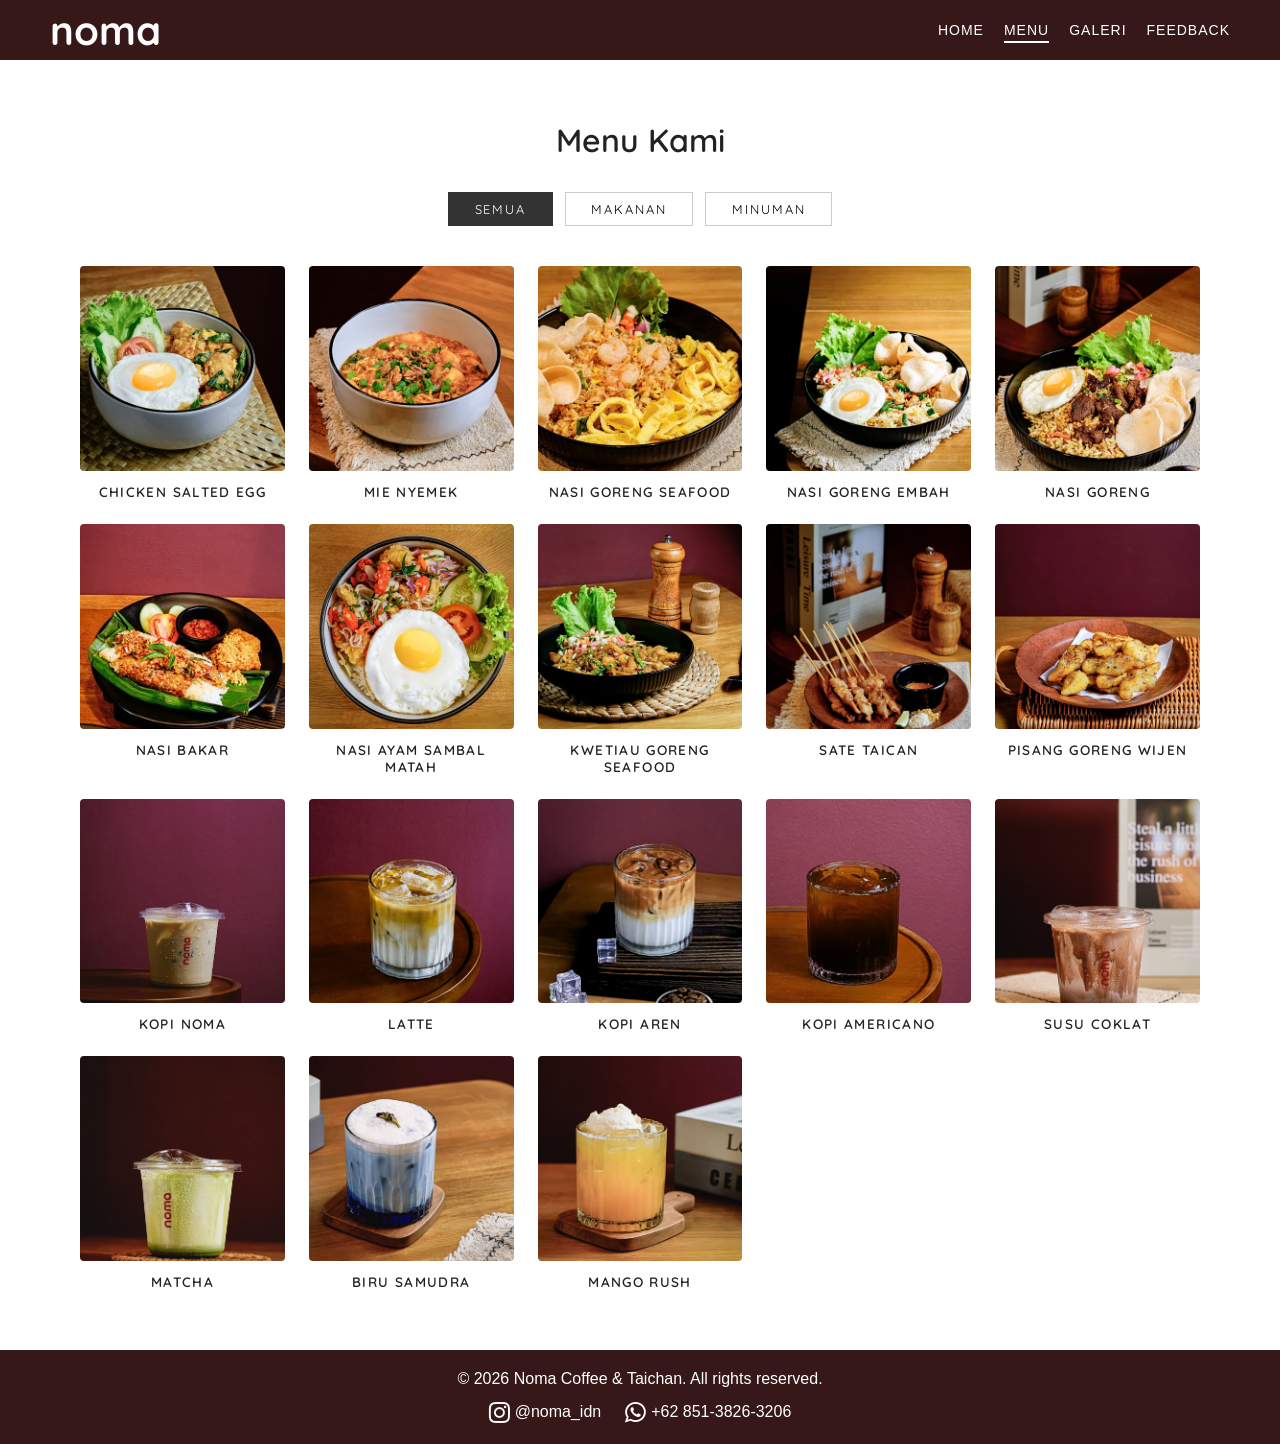
==== Menu.html @ 1a9ff08d "initial commit" ====
<!DOCTYPE html>
<html lang="en">
<head>
    <meta charset="UTF-8">
    <meta name="viewport" content="width=device-width, initial-scale=1.0">
    <title>Menu — Noma Coffee & Taichan</title>
    <link rel="stylesheet" href="/css/Menu.css">
    <link href="https://fonts.googleapis.com/css2?family=Quicksand:wght@300..700&display=swap" rel="stylesheet">
    <link rel="stylesheet" href="https://cdnjs.cloudflare.com/ajax/libs/font-awesome/4.7.0/css/font-awesome.min.css">
</head>
<body>
        <nav class="navbar">
        <div class="logo">
            <a href="index.html" class="logo-text">noma</a>
        </div>
            <ul class="menu">
                <li><a href="index.html" id="home">HOME</a></li>
                <li><a href="Menu.html" class="active-page" id="menu">MENU</a></li>
                <li><a href="Galery.html" id="galery">GALERI</a></li>
                <li><a href="Feedback.html" id="feedback">FEEDBACK</a></li>
            </ul>
    </nav>

    <section id="menu-section">
        <div class="menu-container">
            <h2 class="menu-title">Menu Kami</h2>

            <div class="menu-tabs">
                <button class="tab-btn active" onclick="filterMenu('semua')">Semua</button>
                <button class="tab-btn" onclick="filterMenu('makanan')">Makanan</button>
                <button class="tab-btn" onclick="filterMenu('minuman')">Minuman</button>
            </div>

            <div class="menu-grid">
                <a class="menu-card" data-category="makanan" target="_blank" href="https://food.grab.com/id/en/restaurant/noma-coffee-taichan-akcaya-delivery/6-C7VJE6BKJGNTMA?sourceID=20251226_130710_5364ccee9a0145128cb3ddc96a24bcd3_MEXMPS">
                    <img src="../Aset/makanan/chicken-salted-egg.png" alt="Chicken Salted Egg">
                    <p>Chicken Salted Egg</p>
                </a>
                <a class="menu-card" data-category="makanan" target="_blank" href="https://food.grab.com/id/en/restaurant/noma-coffee-taichan-akcaya-delivery/6-C7VJE6BKJGNTMA?sourceID=20251226_130710_5364ccee9a0145128cb3ddc96a24bcd3_MEXMPS">
                    <img src="../Aset/makanan/mie-nyemek.png" alt="Chicken Salted Egg">
                    <p>Mie Nyemek</p>
                </a>
                <a class="menu-card" data-category="makanan" target="_blank" href="https://food.grab.com/id/en/restaurant/noma-coffee-taichan-akcaya-delivery/6-C7VJE6BKJGNTMA?sourceID=20251226_130710_5364ccee9a0145128cb3ddc96a24bcd3_MEXMPS">
                    <img src="../Aset/makanan/nasgor-seafood.png" alt="Nasi Goreng Seafood">
                    <p>Nasi Goreng Seafood</p>
                </a>
                <a class="menu-card" data-category="makanan" target="_blank" href="https://food.grab.com/id/en/restaurant/noma-coffee-taichan-akcaya-delivery/6-C7VJE6BKJGNTMA?sourceID=20251226_130710_5364ccee9a0145128cb3ddc96a24bcd3_MEXMPS">
                    <img src="../Aset/makanan/nasgor-embah.png" alt="Nasi Goreng Telur">
                    <p>Nasi Goreng Embah</p>
                </a>
                <a class="menu-card" data-category="makanan" target="_blank" href="https://food.grab.com/id/en/restaurant/noma-coffee-taichan-akcaya-delivery/6-C7VJE6BKJGNTMA?sourceID=20251226_130710_5364ccee9a0145128cb3ddc96a24bcd3_MEXMPS">
                    <img src="../Aset/makanan/nasgor.png" alt="Nasi Goreng">
                    <p>Nasi Goreng</p>
                </a>
                <a class="menu-card" data-category="makanan" target="_blank" href="https://food.grab.com/id/en/restaurant/noma-coffee-taichan-akcaya-delivery/6-C7VJE6BKJGNTMA?sourceID=20251226_130710_5364ccee9a0145128cb3ddc96a24bcd3_MEXMPS">
                    <img src="../Aset/makanan/nasi-bakar.png" alt="Nasi Bakar">
                    <p>Nasi Bakar</p>
                </a>
                <a class="menu-card" data-category="makanan" target="_blank" href="https://food.grab.com/id/en/restaurant/noma-coffee-taichan-akcaya-delivery/6-C7VJE6BKJGNTMA?sourceID=20251226_130710_5364ccee9a0145128cb3ddc96a24bcd3_MEXMPS">
                    <img src="../Aset/makanan/sambal-matah.png" alt="Nasi Ayam Sambal Matah">
                    <p>Nasi Ayam Sambal Matah</p>
                </a>
                <a class="menu-card" data-category="makanan" target="_blank" href="https://food.grab.com/id/en/restaurant/noma-coffee-taichan-akcaya-delivery/6-C7VJE6BKJGNTMA?sourceID=20251226_130710_5364ccee9a0145128cb3ddc96a24bcd3_MEXMPS">
                    <img src="../Aset/makanan/Kwetiau.jpeg" alt="Kwetiau">
                    <p>Kwetiau Goreng Seafood</p>
                </a>
                <a class="menu-card" data-category="makanan" target="_blank" href="https://food.grab.com/id/en/restaurant/noma-coffee-taichan-akcaya-delivery/6-C7VJE6BKJGNTMA?sourceID=20251226_130710_5364ccee9a0145128cb3ddc96a24bcd3_MEXMPS">
                    <img src="../Aset/makanan/taican.png" alt="Sate Taican">
                    <p>Sate Taican</p>
                </a>
                <a class="menu-card" data-category="makanan" target="_blank" href="https://food.grab.com/id/en/restaurant/noma-coffee-taichan-akcaya-delivery/6-C7VJE6BKJGNTMA?sourceID=20251226_130710_5364ccee9a0145128cb3ddc96a24bcd3_MEXMPS">
                    <img src="../Aset/makanan/pisang-goreng.png" alt="Pisang Goreng">
                    <p>Pisang Goreng Wijen</p>
                </a>

                <a class="menu-card" data-category="minuman" target="_blank" href="https://food.grab.com/id/en/restaurant/noma-coffee-taichan-akcaya-delivery/6-C7VJE6BKJGNTMA?sourceID=20251226_130710_5364ccee9a0145128cb3ddc96a24bcd3_MEXMPS">
                    <img src="../Aset/minuman/kopi-noma.png" alt="Kopi Susu Light">
                    <p>Kopi Noma</p>
                </a>
                <a class="menu-card" data-category="minuman" target="_blank" href="https://food.grab.com/id/en/restaurant/noma-coffee-taichan-akcaya-delivery/6-C7VJE6BKJGNTMA?sourceID=20251226_130710_5364ccee9a0145128cb3ddc96a24bcd3_MEXMPS">
                    <img src="../Aset/minuman/kopi-susu.png" alt="Kopi Susu Light">
                    <p>Latte</p>
                </a>
                <a class="menu-card" data-category="minuman" target="_blank" href="https://food.grab.com/id/en/restaurant/noma-coffee-taichan-akcaya-delivery/6-C7VJE6BKJGNTMA?sourceID=20251226_130710_5364ccee9a0145128cb3ddc96a24bcd3_MEXMPS">
                    <img src="../Aset/minuman/kopi-susu-strong.png" alt="Kopi Susu Strong">
                    <p>Kopi Aren</p>
                </a>
                <a class="menu-card" data-category="minuman" target="_blank" href="https://food.grab.com/id/en/restaurant/noma-coffee-taichan-akcaya-delivery/6-C7VJE6BKJGNTMA?sourceID=20251226_130710_5364ccee9a0145128cb3ddc96a24bcd3_MEXMPS">
                    <img src="../Aset/minuman/americano.png" alt="Kopi Americano">
                    <p>Kopi Americano</p>
                </a>
                <a class="menu-card" data-category="minuman" target="_blank" href="https://food.grab.com/id/en/restaurant/noma-coffee-taichan-akcaya-delivery/6-C7VJE6BKJGNTMA?sourceID=20251226_130710_5364ccee9a0145128cb3ddc96a24bcd3_MEXMPS">
                    <img src="../Aset/minuman/coklat.png" alt="Susu Coklat">
                    <p>Susu Coklat</p>
                </a>
                <a class="menu-card" data-category="minuman" target="_blank" href="https://food.grab.com/id/en/restaurant/noma-coffee-taichan-akcaya-delivery/6-C7VJE6BKJGNTMA?sourceID=20251226_130710_5364ccee9a0145128cb3ddc96a24bcd3_MEXMPS">
                    <img src="../Aset/minuman/matcha.png" alt="Matcha Latte">
                    <p>Matcha</p>
                </a>
                <a class="menu-card" data-category="minuman" target="_blank" href="https://food.grab.com/id/en/restaurant/noma-coffee-taichan-akcaya-delivery/6-C7VJE6BKJGNTMA?sourceID=20251226_130710_5364ccee9a0145128cb3ddc96a24bcd3_MEXMPS">
                    <img src="../Aset/minuman/biru-samudra.jpeg" alt="Biru Samudra">
                    <p>Biru Samudra</p>
                </a>
                <a class="menu-card" data-category="minuman" target="_blank" href="https://food.grab.com/id/en/restaurant/noma-coffee-taichan-akcaya-delivery/6-C7VJE6BKJGNTMA?sourceID=20251226_130710_5364ccee9a0145128cb3ddc96a24bcd3_MEXMPS">
                    <img src="../Aset/minuman/mango-rush.jpeg" alt="Mango Rush">
                    <p>Mango Rush</p>
                </a>
            </div>
        </div>
    </section>
    <footer>
        <label>&copy; 2026 Noma Coffee & Taichan. All rights reserved.</label><br>
        <div class="sosmed-grup">
        <a class="sosmed" href="https://www.instagram.com/noma_idn/" target="_blank"> 
            <i class="fa fa-instagram" style="font-size:24px"></i>@noma_idn</a>
        <a class="sosmed" href="https://web.whatsapp.com/send/?phone=%2B6285138263206&text&type=phone_number&app_absent=0" target="_blank"> 
            <i class="fa fa-whatsapp" style="font-size:24px"></i>+62 851-3826-3206</a>
        </div>    
        </footer>
    <script src="/javascript/Menu.js"></script>
</body>
</html>
---- css/Menu.css ----
* {
  margin: 0;
  padding: 0;
  box-sizing: border-box;
  font-family: sans-serif;
}

body {
    min-height: 100vh;
    display: flex;
    flex-direction: column;
    background-color: rgb(255, 255, 255);
}

footer {
    text-align: center;
    background-color: #361818;
    color: white;
    padding: 20px;
    margin-top: auto;
}

.sosmed-grup {
    display: flex;
    justify-content: center;
    align-items: center;
    gap: 24px;
    margin-top: 12px;
}

.sosmed {
    display: flex;
    align-items: center;
    gap: 5px;
    color: white;
}

a{
    text-decoration: none;
}

.navbar {
  display: flex;
  justify-content: space-between;
  align-items: center;
  padding: 0px 50px ;
  height: 60px;
  background-color: #361818;
  position: sticky;
  width: 100%;
  top: 0;
  left: 0;
  overflow: hidden;
  text-decoration: none;
  z-index: 100;
}

.logo-text {
    font-family: Quicksand, sans-serif;
    color: white;
    font-size: 40px;
    font-weight: bold;
    text-decoration: none;
}

.menu {
    list-style: none;
    display: flex;
    gap: 20px;
}

.menu li a {
    text-decoration: none;
    color: white;
    font-size: 14px;
    transition: 0.3s;
    letter-spacing: 1px;
}

.menu li a:hover {
    color: rgb(113, 26, 26);
}

.menu li a.active-page {
    border-bottom: 2px solid white;
    padding-bottom: 3px;
}

#menu-section {
    padding: 60px 0;
}

.menu-container {
    max-width: 1200px;
    margin: 0 auto;
    padding: 0 40px;
}

.menu-title {
    font-family: 'Quicksand', sans-serif;
    font-size: 2rem;
    font-weight: 600;
    text-align: center;
    margin-bottom: 2rem;
    color: #222;
}

.menu-tabs {
    display: flex;
    justify-content: center;
    gap: 12px;
    margin-bottom: 2.5rem;
}

.tab-btn {
    font-family: 'Quicksand', sans-serif;
    font-size: 0.8rem;
    letter-spacing: 0.15em;
    text-transform: uppercase;
    padding: 0.5rem 1.6rem;
    border: 1px solid #ccc;
    background: transparent;
    cursor: pointer;
    transition: all 0.2s;
    color: #000000;
}

.tab-btn:hover,
.tab-btn.active {
    background: #333;
    color: #fff;
    border-color: #333;
}

.menu-grid {
    display: grid;
    grid-template-columns: repeat(5, 1fr);
    gap: 24px;
}

@media (max-width: 1024px) {
    .menu-grid { grid-template-columns: repeat(3, 1fr); }
}

@media (max-width: 600px) {
    .menu-grid { grid-template-columns: repeat(2, 1fr); }
}

.menu-card {
    display: block;
    text-align: center;
    text-decoration: none;
    color: inherit;
    cursor: pointer;
    transition: transform 0.2s;
}

.menu-card:hover {
    transform: translateY(-4px);
}

.menu-card img {
    width: 100%;
    aspect-ratio: 1/1;
    object-fit: cover;
    display: block;
    border-radius: 4px;
    margin-bottom: 0.75rem;
}

.menu-card p {
    font-family: 'Quicksand', sans-serif;
    font-size: 0.85rem;
    font-weight: 600;
    letter-spacing: 0.1em;
    text-transform: uppercase;
    color: #222;
}


.menu-card.hidden {
    display: none;
}
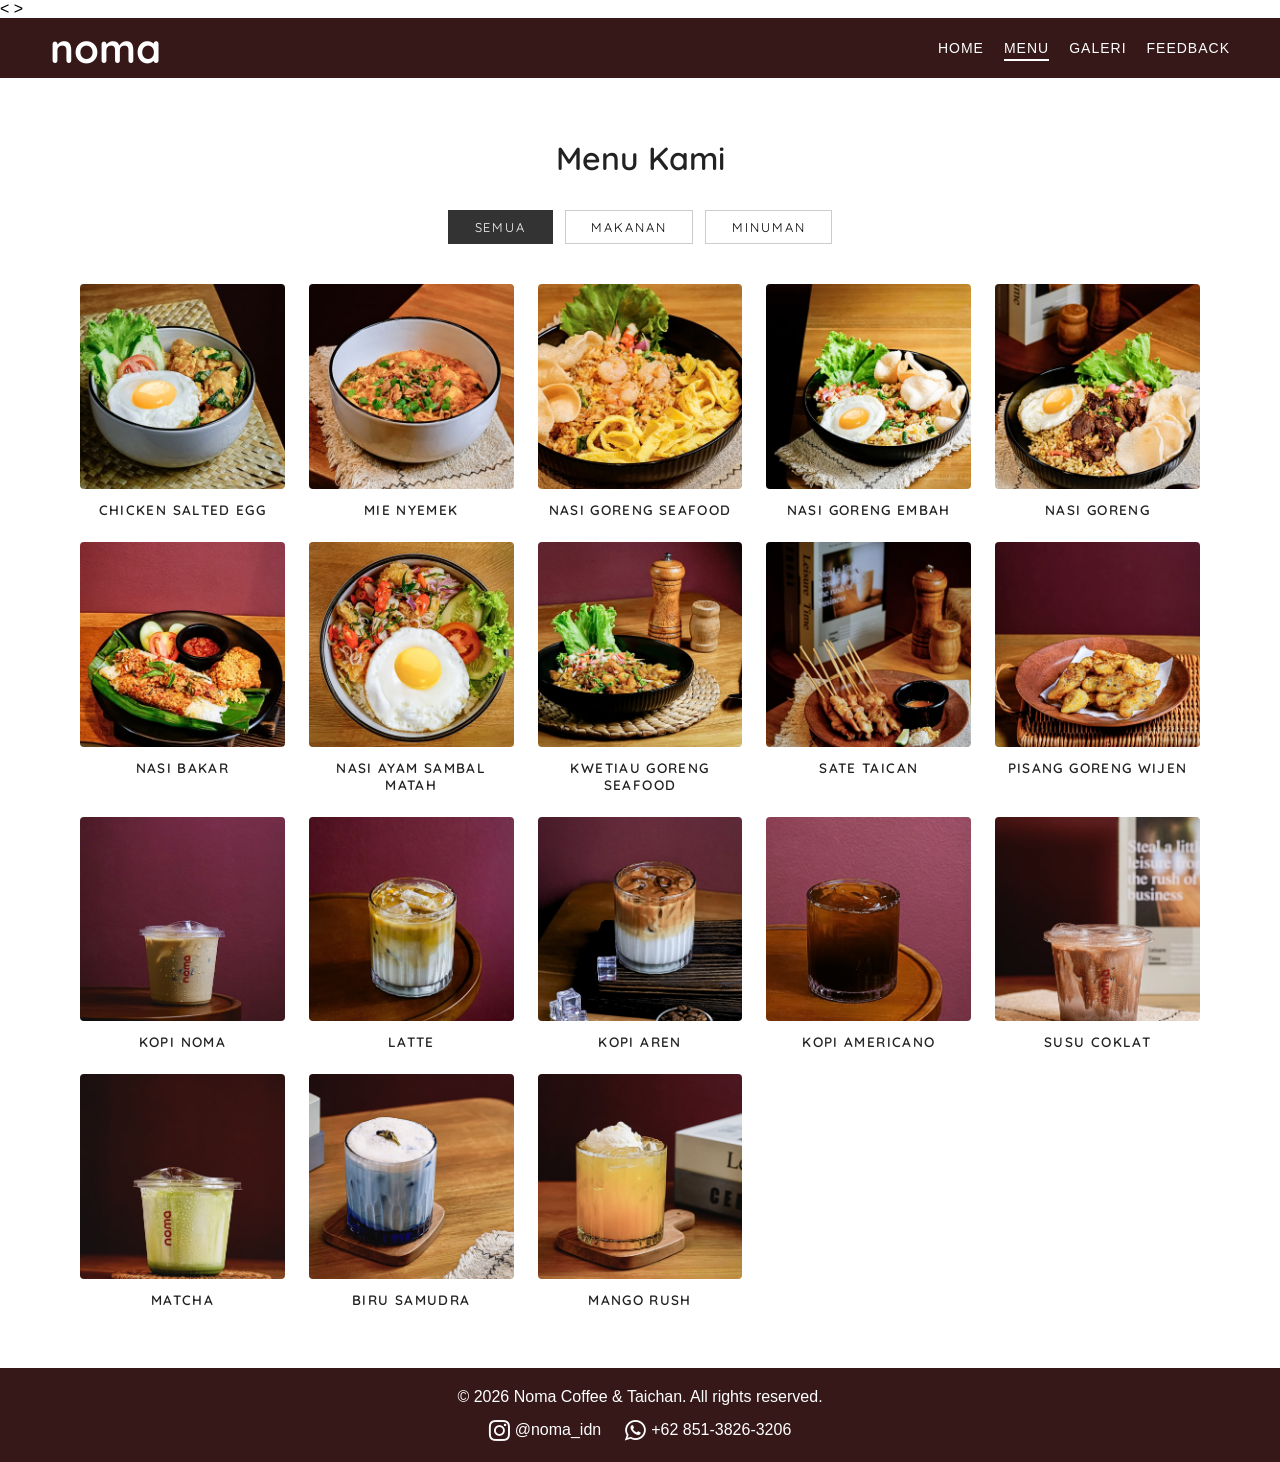
==== commit eaf722ee: "Merge branch 'main' of https://github.com/Eyousss/Project-UTS into ubahIndex" ====
--- a/Menu.html
+++ b/Menu.html
@@ -1,13 +1,13 @@
 <!DOCTYPE html>
 <html lang="en">
-<head>
+<<head>
     <meta charset="UTF-8">
     <meta name="viewport" content="width=device-width, initial-scale=1.0">
     <title>Menu — Noma Coffee & Taichan</title>
     <link rel="stylesheet" href="/css/Menu.css">
     <link href="https://fonts.googleapis.com/css2?family=Quicksand:wght@300..700&display=swap" rel="stylesheet">
     <link rel="stylesheet" href="https://cdnjs.cloudflare.com/ajax/libs/font-awesome/4.7.0/css/font-awesome.min.css">
-</head>
+</head>>
 <body>
         <nav class="navbar">
         <div class="logo">
